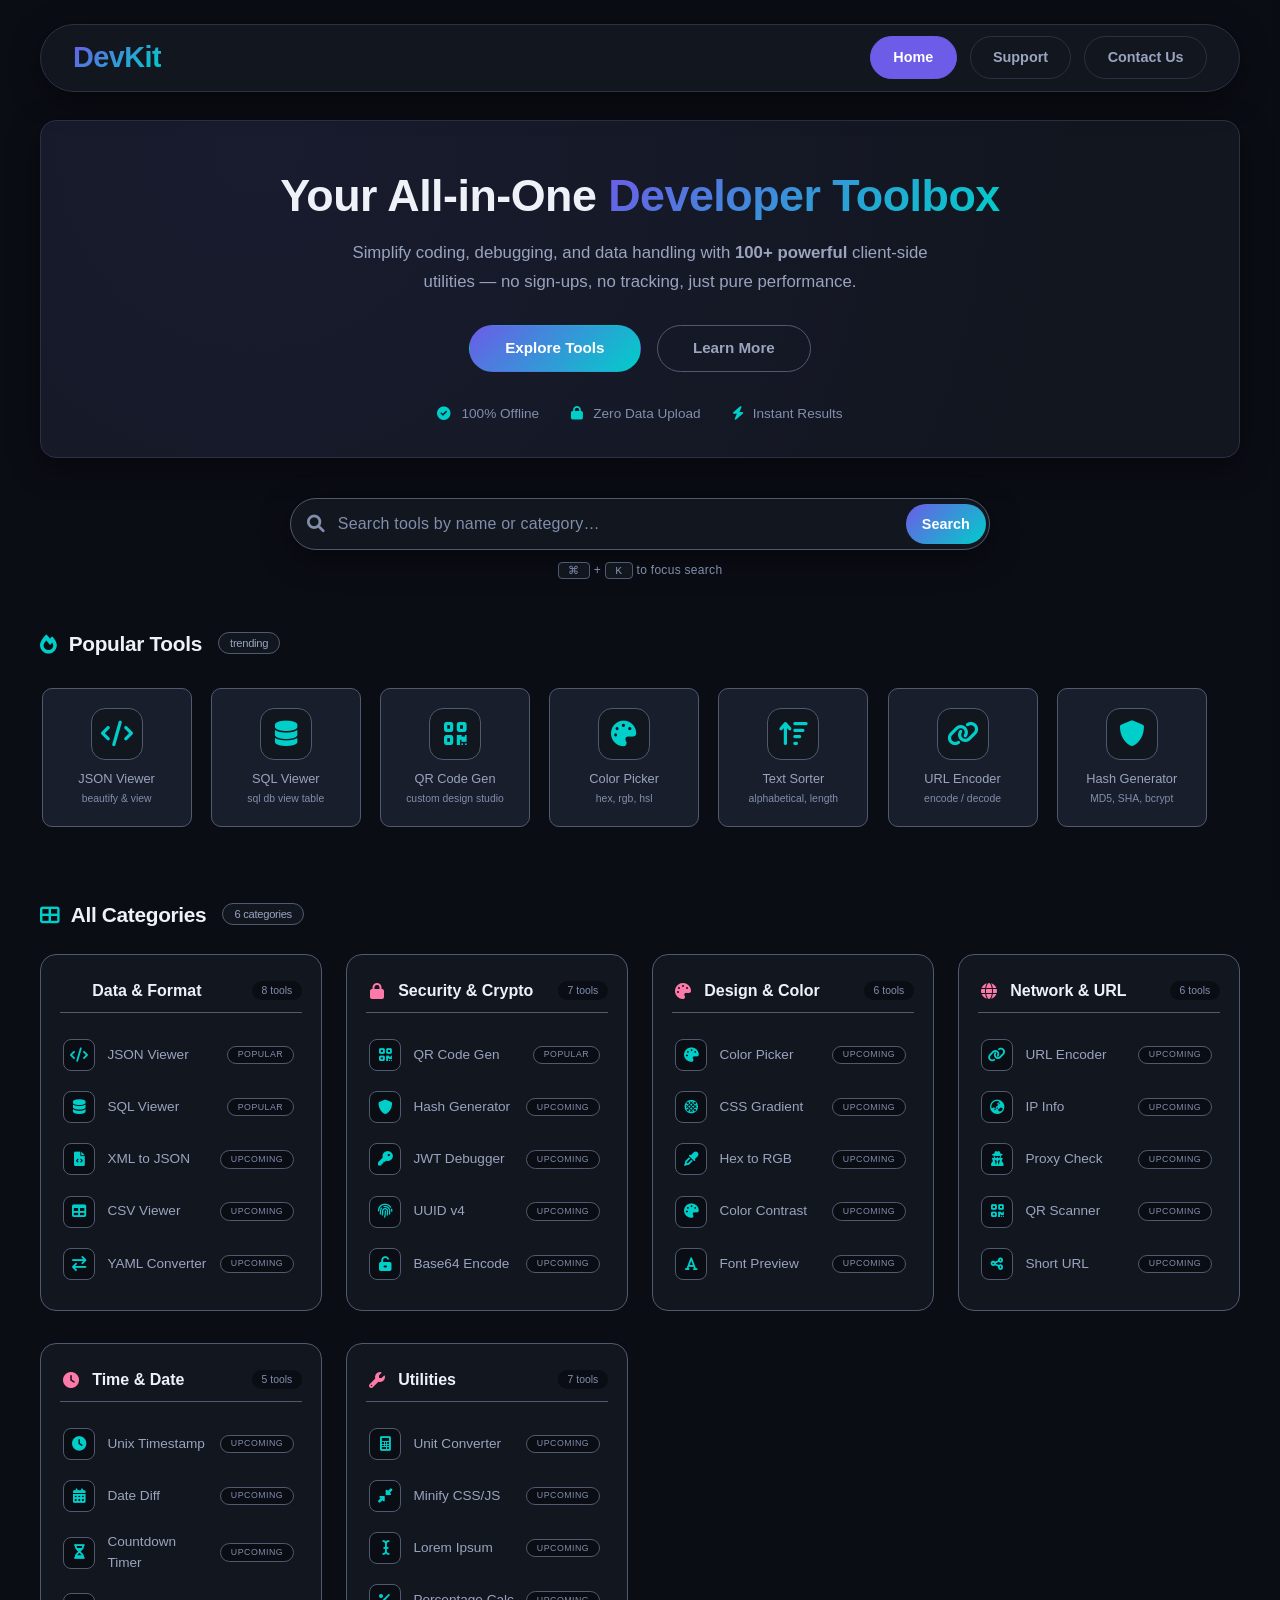
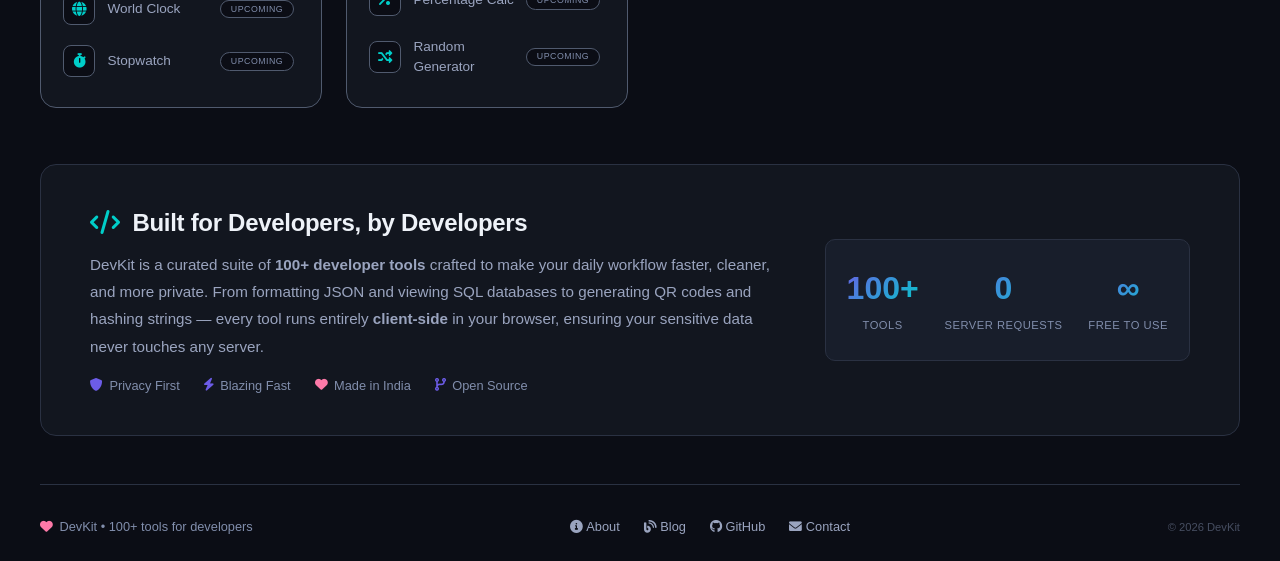
==== index.html @ fe0f39d7 "devkit v1" ====
<!DOCTYPE html>
<html lang="en">

<head>
    <meta charset="UTF-8" />
    <meta name="viewport" content="width=device-width, initial-scale=1.0" />
    <title>DevKit — Developer Tools</title>

    <link rel="stylesheet" href="https://cdnjs.cloudflare.com/ajax/libs/font-awesome/6.0.0-beta3/css/all.min.css" />
    <link rel="stylesheet" href="style.css" />
    <link rel="stylesheet" href="index.css" />
</head>

<body>

    <div class="container">

        <!-- ====== NAVBAR ====== -->
        <nav class="navbar">
            <div class="nav-brand">
                <a href="/">DevKit</a>
            </div>
            <ul class="desktop-menu">
                <li><a href="/" class="nav-btn active">Home</a></li>
                <li><a href="/support" class="nav-btn">Support</a></li>
                <li><a href="/contact" class="nav-btn">Contact Us</a></li>
            </ul>
            <button class="hamburger" id="hamburgerBtn" aria-label="Toggle menu">
                <span></span>
                <span></span>
                <span></span>
            </button>
        </nav>

        <!-- ====== SLIDING PANEL ====== -->
        <div class="slide-panel" id="slidePanel">
            <div class="panel-header">
                <span class="panel-brand"><i class="fas fa-code"></i> DevKit</span>
                <button class="panel-close" id="panelCloseBtn" aria-label="Close menu">
                    <i class="fas fa-times"></i>
                </button>
            </div>
            <ul class="panel-menu">
                <li><a href="/" class="panel-link"><i class="fas fa-home"></i> Home</a></li>
                <li><a href="/support" class="panel-link"><i class="fas fa-life-ring"></i> Support</a></li>
                <li><a href="/contact" class="panel-link"><i class="fas fa-envelope"></i> Contact Us</a></li>
            </ul>
        </div>

        <!-- ====== HERO SECTION ====== -->
        <section class="hero-section">
            <div class="hero-content">
                <h1>Your All-in-One <span>Developer Toolbox</span></h1>
                <p class="hero-desc">
                    Simplify coding, debugging, and data handling with <strong>100+ powerful</strong>
                    client-side utilities — no sign-ups, no tracking, just pure performance.
                </p>
                <div class="hero-actions">
                    <a href="#tools-section" class="hero-btn primary">Explore Tools</a>
                    <a href="#about-devkit" class="hero-btn secondary">Learn More</a>
                </div>
                <div class="hero-stats">
                    <span><i class="fas fa-check-circle"></i> 100% Offline</span>
                    <span><i class="fas fa-lock"></i> Zero Data Upload</span>
                    <span><i class="fas fa-bolt"></i> Instant Results</span>
                </div>
            </div>
        </section>

        <!-- ====== SEARCH BAR ====== -->
        <section class="search-section">
            <div class="search-wrapper">
                <i class="fas fa-search"></i>
                <input type="text" id="searchInput" placeholder="Search tools by name or category…"
                    aria-label="Search tools" />
                <button id="searchBtn">Search</button>
            </div>

            <div id="searchResults" class="search-results-box" style="display:none;">
                <!-- JS injects .popular-card here -->
            </div>

            <div class="search-hint">
                <kbd>⌘</kbd> + <kbd>K</kbd> to focus search
            </div>
        </section>

        <!-- ====== POPULAR TOOLS ====== -->
        <section class="popular-section" id="tools-section">
            <div class="section-title">
                <i class="fas fa-fire"></i> Popular Tools
                <span class="badge-count">trending</span>
            </div>

            <div class="popular-scroll">
                <div class="popular-card" onclick="window.open('/jsonViewer')">
                    <div class="icon-wrap"><i class="fas fa-code"></i></div>
                    <div class="tool-label">JSON Viewer</div>
                    <div class="tool-sub">beautify &amp; view</div>
                </div>
                <div class="popular-card" onclick="window.open('/sqlViewer')">
                    <div class="icon-wrap"><i class="fas fa-database"></i></div>
                    <div class="tool-label">SQL Viewer</div>
                    <div class="tool-sub">sql db view table</div>
                </div>
                <div class="popular-card" onclick="window.open('/qrCodeGen')">
                    <div class="icon-wrap"><i class="fas fa-qrcode"></i></div>
                    <div class="tool-label">QR Code Gen</div>
                    <div class="tool-sub">custom design studio</div>
                </div>
                <div class="popular-card">
                    <div class="icon-wrap"><i class="fas fa-palette"></i></div>
                    <div class="tool-label">Color Picker</div>
                    <div class="tool-sub">hex, rgb, hsl</div>
                </div>
                <div class="popular-card">
                    <div class="icon-wrap"><i class="fas fa-sort-amount-up"></i></div>
                    <div class="tool-label">Text Sorter</div>
                    <div class="tool-sub">alphabetical, length</div>
                </div>
                <div class="popular-card">
                    <div class="icon-wrap"><i class="fas fa-link"></i></div>
                    <div class="tool-label">URL Encoder</div>
                    <div class="tool-sub">encode / decode</div>
                </div>
                <div class="popular-card">
                    <div class="icon-wrap"><i class="fas fa-shield-alt"></i></div>
                    <div class="tool-label">Hash Generator</div>
                    <div class="tool-sub">MD5, SHA, bcrypt</div>
                </div>
            </div>
        </section>

        <!-- ====== ALL CATEGORIES ====== -->
        <div class="section-title" style="margin-top: 0.5rem;">
            <i class="fas fa-th-large"></i> All Categories
            <span class="badge-count">6 categories</span>
        </div>

        <div class="categories-grid">

            <!-- category 1 -->
            <div class="category-block" data-category="Data & Format">
                <div class="category-head">
                    <i class="fas fa-brackets-curly"></i> Data &amp; Format
                    <span class="cat-count">8 tools</span>
                </div>
                <div class="tool-item" onclick="window.open('/jsonViewer')">
                    <div class="ti-icon"><i class="fas fa-code"></i></div>
                    <span class="ti-name">JSON Viewer</span>
                    <span class="ti-badge">Popular</span>
                </div>
                <div class="tool-item" onclick="window.open('/sqlViewer')">
                    <div class="ti-icon"><i class="fas fa-database"></i></div>
                    <span class="ti-name">SQL Viewer</span>
                    <span class="ti-badge">Popular</span>
                </div>
                <div class="tool-item">
                    <div class="ti-icon"><i class="fas fa-file-code"></i></div>
                    <span class="ti-name">XML to JSON</span>
                    <span class="ti-badge">upcoming</span>
                </div>
                <div class="tool-item">
                    <div class="ti-icon"><i class="fas fa-table"></i></div>
                    <span class="ti-name">CSV Viewer</span>
                    <span class="ti-badge">upcoming</span>
                </div>
                <div class="tool-item">
                    <div class="ti-icon"><i class="fas fa-arrow-right-arrow-left"></i></div>
                    <span class="ti-name">YAML Converter</span>
                    <span class="ti-badge">upcoming</span>
                </div>
            </div>

            <!-- category 2 -->
            <div class="category-block" data-category="Security & Crypto">
                <div class="category-head">
                    <i class="fas fa-lock"></i> Security &amp; Crypto
                    <span class="cat-count">7 tools</span>
                </div>
                <div class="tool-item" onclick="window.open('/qrCodeGen')">
                    <div class="ti-icon"><i class="fas fa-qrcode"></i></div>
                    <span class="ti-name">QR Code Gen</span>
                    <span class="ti-badge">Popular</span>
                </div>
                <div class="tool-item">
                    <div class="ti-icon"><i class="fas fa-shield-alt"></i></div>
                    <span class="ti-name">Hash Generator</span>
                    <span class="ti-badge">upcoming</span>
                </div>
                <div class="tool-item">
                    <div class="ti-icon"><i class="fas fa-key"></i></div>
                    <span class="ti-name">JWT Debugger</span>
                    <span class="ti-badge">upcoming</span>
                </div>
                <div class="tool-item">
                    <div class="ti-icon"><i class="fas fa-fingerprint"></i></div>
                    <span class="ti-name">UUID v4</span>
                    <span class="ti-badge">upcoming</span>
                </div>
                <div class="tool-item">
                    <div class="ti-icon"><i class="fas fa-unlock-alt"></i></div>
                    <span class="ti-name">Base64 Encode</span>
                    <span class="ti-badge">upcoming</span>
                </div>
            </div>

            <!-- category 3 -->
            <div class="category-block" data-category="Design & Color">
                <div class="category-head">
                    <i class="fas fa-palette"></i> Design &amp; Color
                    <span class="cat-count">6 tools</span>
                </div>
                <div class="tool-item">
                    <div class="ti-icon"><i class="fas fa-palette"></i></div>
                    <span class="ti-name">Color Picker</span>
                    <span class="ti-badge">upcoming</span>
                </div>
                <div class="tool-item">
                    <div class="ti-icon"><i class="fas fa-stroopwafel"></i></div>
                    <span class="ti-name">CSS Gradient</span>
                    <span class="ti-badge">upcoming</span>
                </div>
                <div class="tool-item">
                    <div class="ti-icon"><i class="fas fa-eye-dropper"></i></div>
                    <span class="ti-name">Hex to RGB</span>
                    <span class="ti-badge">upcoming</span>
                </div>
                <div class="tool-item">
                    <div class="ti-icon"><i class="fas fa-palette"></i></div>
                    <span class="ti-name">Color Contrast</span>
                    <span class="ti-badge">upcoming</span>
                </div>
                <div class="tool-item">
                    <div class="ti-icon"><i class="fas fa-font"></i></div>
                    <span class="ti-name">Font Preview</span>
                    <span class="ti-badge">upcoming</span>
                </div>
            </div>

            <!-- category 4 -->
            <div class="category-block" data-category="Network & URL">
                <div class="category-head">
                    <i class="fas fa-globe"></i> Network &amp; URL
                    <span class="cat-count">6 tools</span>
                </div>
                <div class="tool-item">
                    <div class="ti-icon"><i class="fas fa-link"></i></div>
                    <span class="ti-name">URL Encoder</span>
                    <span class="ti-badge">upcoming</span>
                </div>
                <div class="tool-item">
                    <div class="ti-icon"><i class="fa-solid fa-earth-asia"></i></div>
                    <span class="ti-name">IP Info</span>
                    <span class="ti-badge">upcoming</span>
                </div>
                <div class="tool-item">
                    <div class="ti-icon"><i class="fas fa-user-secret"></i></div>
                    <span class="ti-name">Proxy Check</span>
                    <span class="ti-badge">upcoming</span>
                </div>
                <div class="tool-item">
                    <div class="ti-icon"><i class="fas fa-qrcode"></i></div>
                    <span class="ti-name">QR Scanner</span>
                    <span class="ti-badge">upcoming</span>
                </div>
                <div class="tool-item">
                    <div class="ti-icon"><i class="fas fa-share-alt"></i></div>
                    <span class="ti-name">Short URL</span>
                    <span class="ti-badge">upcoming</span>
                </div>
            </div>

            <!-- category 5 -->
            <div class="category-block" data-category="Time & Date">
                <div class="category-head">
                    <i class="fas fa-clock"></i> Time &amp; Date
                    <span class="cat-count">5 tools</span>
                </div>
                <div class="tool-item">
                    <div class="ti-icon"><i class="fas fa-clock"></i></div>
                    <span class="ti-name">Unix Timestamp</span>
                    <span class="ti-badge">upcoming</span>
                </div>
                <div class="tool-item">
                    <div class="ti-icon"><i class="fas fa-calendar-alt"></i></div>
                    <span class="ti-name">Date Diff</span>
                    <span class="ti-badge">upcoming</span>
                </div>
                <div class="tool-item">
                    <div class="ti-icon"><i class="fas fa-hourglass-half"></i></div>
                    <span class="ti-name">Countdown Timer</span>
                    <span class="ti-badge">upcoming</span>
                </div>
                <div class="tool-item">
                    <div class="ti-icon"><i class="fa-solid fa-globe"></i></div>
                    <span class="ti-name">World Clock</span>
                    <span class="ti-badge">upcoming</span>
                </div>
                <div class="tool-item">
                    <div class="ti-icon"><i class="fas fa-stopwatch"></i></div>
                    <span class="ti-name">Stopwatch</span>
                    <span class="ti-badge">upcoming</span>
                </div>
            </div>

            <!-- category 6 -->
            <div class="category-block" data-category="Utilities">
                <div class="category-head">
                    <i class="fas fa-wrench"></i> Utilities
                    <span class="cat-count">7 tools</span>
                </div>
                <div class="tool-item">
                    <div class="ti-icon"><i class="fas fa-calculator"></i></div>
                    <span class="ti-name">Unit Converter</span>
                    <span class="ti-badge">upcoming</span>
                </div>
                <div class="tool-item">
                    <div class="ti-icon"><i class="fas fa-compress-alt"></i></div>
                    <span class="ti-name">Minify CSS/JS</span>
                    <span class="ti-badge">upcoming</span>
                </div>
                <div class="tool-item">
                    <div class="ti-icon"><i class="fas fa-i-cursor"></i></div>
                    <span class="ti-name">Lorem Ipsum</span>
                    <span class="ti-badge">upcoming</span>
                </div>
                <div class="tool-item">
                    <div class="ti-icon"><i class="fas fa-percent"></i></div>
                    <span class="ti-name">Percentage Calc</span>
                    <span class="ti-badge">upcoming</span>
                </div>
                <div class="tool-item">
                    <div class="ti-icon"><i class="fas fa-random"></i></div>
                    <span class="ti-name">Random Generator</span>
                    <span class="ti-badge">upcoming</span>
                </div>
            </div>

        </div>

        <!-- ====== ABOUT DEVKIT ====== -->
        <section class="about-devkit" id="about-devkit">
            <div class="about-inner">
                <div class="about-text">
                    <h2><i class="fas fa-code"></i> Built for Developers, by Developers</h2>
                    <p>
                        DevKit is a curated suite of <strong>100+ developer tools</strong> crafted to make your daily
                        workflow
                        faster, cleaner, and more private. From formatting JSON and viewing SQL databases to generating
                        QR codes
                        and hashing strings — every tool runs entirely <strong>client-side</strong> in your browser,
                        ensuring your sensitive data never touches any server.
                    </p>
                    <div class="about-tags">
                        <span><i class="fas fa-shield-alt"></i> Privacy First</span>
                        <span><i class="fas fa-bolt"></i> Blazing Fast</span>
                        <span><i class="fas fa-heart" style="color:var(--accent-3);"></i> Made in India</span>
                        <span><i class="fas fa-code-branch"></i> Open Source</span>
                    </div>
                </div>
                <div class="about-stats-box">
                    <div><span>100+</span><small>Tools</small></div>
                    <div><span>0</span><small>Server Requests</small></div>
                    <div><span>∞</span><small>Free to Use</small></div>
                </div>
            </div>
        </section>

        <!-- ====== FOOTER ====== -->
        <footer class="footer">
            <div class="made-with">
                <i class="fas fa-heart"></i> DevKit &bull; 100+ tools for developers
            </div>
            <div class="footer-links">
                <a href="#about-devkit"><i class="fa-solid fa-circle-info"></i> About</a>
                <a href="#"><i class="fas fa-blog"></i> Blog</a>
                <a href="https://github.com/adii-labs/" target="_blank"><i class="fa-brands fa-github"></i> GitHub</a>
                <a href="/contact"><i class="fas fa-envelope"></i> Contact</a>
            </div>
            <span style="font-size: 0.7rem; opacity: 0.5;">&copy; 2026 DevKit</span>
        </footer>

    </div>

    <script src="nav.js"></script>
    <script src="utils.js"></script>
    <script src="script.js"></script>

</body>

</html>
---- style.css ----
/* ============================================================
   STYLE.CSS — Common/Reusable styles for all DevKit pages
   ============================================================ */

/* ---------- RESET & BASE ---------- */
* {
    margin: 0;
    padding: 0;
    box-sizing: border-box;
}

:root {
    --bg-primary: #0b0d15;
    --bg-secondary: #12161f;
    --bg-card: #181e2b;
    --bg-card-hover: #1f2638;
    --bg-input: #0f121c;
    --border-color: #505a6e;
    --border-color-light: #2a3142;
    --text-primary: #eef2f8;
    --text-secondary: #9aa4bf;
    --text-muted: #818eac;
    --accent-1: #6c5ce7;
    --accent-2: #00cec9;
    --accent-3: #fd79a8;
    --accent-4: #fdcb6e;
    --gradient-1: linear-gradient(135deg, #6c5ce7, #00cec9);
    --shadow: 0 8px 32px rgba(0, 0, 0, 0.45);
    --radius: 16px;
    --radius-sm: 10px;
    --transition: 0.25s ease;
    --font-mono: 'JetBrains Mono', 'Fira Code', 'Cascadia Code', monospace;
}

body {
    font-family: 'Segoe UI', Tahoma, Geneva, Verdana, sans-serif;
    background: var(--bg-primary);
    color: var(--text-primary);
    min-height: 100vh;
    padding: 1.5rem;
    line-height: 1.5;
}

html {
    scroll-behavior: smooth;
}

.container {
    max-width: 1200px;
    margin: 0 auto;
}

/* ---------- SCROLLBAR ---------- */
::-webkit-scrollbar {
    width: 6px;
    height: 6px;
}

::-webkit-scrollbar-track {
    background: var(--bg-secondary);
}

::-webkit-scrollbar-thumb {
    background: var(--accent-1);
    border-radius: 10px;
    cursor: grab;
}

::-webkit-scrollbar-thumb:hover {
    background: var(--accent-2);
}

/* ---------- NAVBAR ---------- */
.navbar {
    display: flex;
    justify-content: space-between;
    align-items: center;
    padding: 0.7rem 2rem;
    background: var(--bg-secondary);
    border-radius: 60px;
    border: 1px solid var(--border-color-light);
    box-shadow: var(--shadow);
    margin: 0 auto 1.8rem;
    position: relative;
    z-index: 50;
}

.nav-brand a {
    font-size: 1.8rem;
    font-weight: 800;
    letter-spacing: -0.5px;
    background: var(--gradient-1);
    -webkit-background-clip: text;
    -webkit-text-fill-color: transparent;
    background-clip: text;
    text-decoration: none;
    transition: opacity 0.2s;
}

.nav-brand a:hover {
    opacity: 0.8;
}

.desktop-menu {
    display: flex;
    align-items: center;
    gap: 0.8rem;
    list-style: none;
}

.nav-btn {
    display: inline-block;
    padding: 0.6rem 1.4rem;
    font-size: 0.9rem;
    font-weight: 600;
    color: var(--text-secondary);
    background: transparent;
    border: 1px solid var(--border-color-light);
    border-radius: 40px;
    text-decoration: none;
    transition: all var(--transition);
    white-space: nowrap;
}

.nav-btn:hover {
    background: var(--accent-1);
    color: #fff;
    border-color: var(--accent-1);
    box-shadow: 0 4px 16px rgba(108, 92, 231, 0.35);
    transform: translateY(-2px);
}

.nav-btn.active,
.panel-link.active {
    background: var(--accent-1);
    color: #fff;
    border-color: var(--accent-1);
}

/* ---------- HAMBURGER ---------- */
.hamburger {
    display: none;
    flex-direction: column;
    justify-content: center;
    align-items: center;
    width: 44px;
    height: 44px;
    background: transparent;
    border: none;
    cursor: pointer;
    padding: 8px;
    gap: 5px;
    border-radius: 8px;
    transition: 0.3s ease;
    z-index: 60;
}

.hamburger span {
    display: block;
    width: 26px;
    height: 3px;
    background: var(--text-primary);
    border-radius: 4px;
    transition: 0.3s ease;
}

.hamburger:hover {
    background: rgba(255, 255, 255, 0.05);
}

/* ---------- SLIDING PANEL ---------- */
.slide-panel {
    position: fixed;
    top: 0;
    right: -380px;
    width: 320px;
    max-width: 85vw;
    height: 100vh;
    background: var(--bg-secondary);
    border-left: 1px solid var(--border-color-light);
    box-shadow: -8px 0 40px rgba(0, 0, 0, 0.6);
    padding: 2.5rem 2rem 2rem;
    transition: right 0.4s cubic-bezier(0.22, 1, 0.36, 1);
    z-index: 1000;
    overflow-y: auto;
    display: flex;
    flex-direction: column;
}

.slide-panel.open {
    right: 0;
}

.panel-header {
    display: flex;
    justify-content: space-between;
    align-items: center;
    margin-bottom: 2.5rem;
    padding-bottom: 1rem;
    border-bottom: 1px solid var(--border-color-light);
}

.panel-brand {
    font-size: 1.4rem;
    font-weight: 700;
    background: var(--gradient-1);
    -webkit-background-clip: text;
    -webkit-text-fill-color: transparent;
    background-clip: text;
}

.panel-close {
    background: transparent;
    border: none;
    color: var(--text-secondary);
    font-size: 1.6rem;
    cursor: pointer;
    padding: 0.2rem 0.6rem;
    border-radius: 8px;
    transition: 0.2s;
}

.panel-close:hover {
    background: rgba(255, 255, 255, 0.06);
    color: #fff;
}

.panel-menu {
    list-style: none;
    display: flex;
    flex-direction: column;
    gap: 0.7rem;
    flex: 1;
}

.panel-link {
    display: block;
    padding: 0.9rem 1.2rem;
    font-size: 1.05rem;
    font-weight: 500;
    color: var(--text-primary);
    background: #1a1f2e;
    border: 1px solid var(--border-color-light);
    border-radius: 14px;
    text-decoration: none;
    transition: all var(--transition);
    text-align: left;
}

.panel-link:hover {
    background: var(--accent-1);
    border-color: var(--accent-1);
    box-shadow: 0 4px 20px rgba(108, 92, 231, 0.3);
    transform: translateX(4px);
}

.panel-link i {
    margin-right: 10px;
    width: 22px;
    text-align: center;
    color: #6b768f;
}

.panel-link:hover i {
    color: #fff;
}

/* ---------- TOOL HEADER ---------- */
.tool-header {
    display: flex;
    align-items: center;
    justify-content: center;
    gap: 0.8rem;
    padding: 0.5rem 0 1.2rem;
    margin-bottom: 0.8rem;
}

.tool-header .icon-code {
    font-size: 1.8rem;
    color: var(--accent-2);
    background: var(--bg-secondary);
    padding: 0.2rem 0.7rem;
    border-radius: 10px;
    border: 1px solid var(--border-color-light);
}

.tool-header h1 {
    font-size: 1.8rem;
    font-weight: 700;
    letter-spacing: -0.3px;
    background: var(--gradient-1);
    -webkit-background-clip: text;
    -webkit-text-fill-color: transparent;
    background-clip: text;
}

.tool-header .badge-version {
    font-size: 0.7rem;
    background: var(--bg-secondary);
    color: var(--text-muted);
    padding: 0.15rem 0.8rem;
    border-radius: 30px;
    border: 1px solid var(--border-color);
    margin-left: 0.3rem;
    -webkit-text-fill-color: var(--text-muted);
}

/* ---------- TOOLBAR ROW 1 ---------- */
.toolbar-row1 {
    display: flex;
    justify-content: space-between;
    align-items: center;
    gap: 0.8rem;
    background: var(--bg-secondary);
    border: 1px solid var(--border-color-light);
    border-radius: var(--radius);
    padding: 0.8rem 1.5rem;
    margin-bottom: 0.5rem;
}

/* ---------- TOOLBAR ROW 2 ---------- */
.toolbar-row2 {
    display: flex;
    justify-content: space-between;
    align-items: center;
    padding: 0.6rem 1rem;
    border-bottom: 1px solid var(--border-color-light);
    background: var(--bg-card);
    flex-wrap: nowrap;
    gap: 0.6rem;
}

.tabs-group {
    display: flex;
    gap: 0.3rem;
    flex-shrink: 1;
    min-width: 0;
    overflow: hidden;
}

.actions-group {
    display: flex;
    gap: 0.6rem;
    align-items: center;
    flex-shrink: 0;
}

/* ---------- BUTTONS ---------- */
.action-btn {
    display: inline-flex;
    align-items: center;
    gap: 0.5rem;
    padding: 0.5rem 1.2rem;
    border-radius: 40px;
    font-size: 0.85rem;
    font-weight: 600;
    border: 1px solid var(--border-color);
    background: transparent;
    color: var(--text-secondary);
    cursor: pointer;
    transition: var(--transition);
    font-family: inherit;
    white-space: nowrap;
    flex-shrink: 0;
}

.action-btn:hover {
    background: var(--bg-card-hover);
    border-color: var(--accent-1);
    color: var(--text-primary);
}

.action-btn.primary {
    background: var(--gradient-1);
    border-color: transparent;
    color: #fff;
}

.action-btn.primary:hover {
    transform: scale(1.03);
    box-shadow: 0 4px 20px rgba(108, 92, 231, 0.4);
}

.action-btn i {
    font-size: 0.9rem;
}

.action-btn .label {
    display: inline;
}

/* ---------- TABS ---------- */
.tab-btn {
    display: flex;
    align-items: center;
    gap: 0.5rem;
    padding: 0.55rem 1.2rem;
    font-size: 0.85rem;
    font-weight: 600;
    color: var(--text-muted);
    background: transparent;
    border: 1px solid transparent;
    border-radius: 40px;
    cursor: pointer;
    transition: var(--transition);
    font-family: inherit;
    white-space: nowrap;
    flex-shrink: 0;
}

.tab-btn:hover {
    color: var(--text-primary);
    background: var(--bg-card-hover);
}

.tab-btn.active {
    background: var(--gradient-1);
    color: #fff;
    border-color: transparent;
    box-shadow: 0 4px 16px rgba(108, 92, 231, 0.35);
}

.tab-btn.active:hover {
    transform: scale(1.03);
}

.tab-btn i {
    font-size: 0.9rem;
}

.tab-btn .badge-tab {
    font-size: 0.55rem;
    background: rgba(255, 255, 255, 0.1);
    padding: 0.05rem 0.5rem;
    border-radius: 20px;
    color: var(--text-muted);
}

.tab-btn.active .badge-tab {
    color: rgba(255, 255, 255, 0.7);
    background: rgba(255, 255, 255, 0.15);
}

/* ---------- TABS CONTAINER & CONTENT (Common) ---------- */
.tabs-container {
    background: var(--bg-secondary);
    border: 1px solid var(--border-color-light);
    border-radius: var(--radius);
    overflow: hidden;
}

.tab-content {
    display: none;
    min-height: 80dvh;
    height: auto;
    background: var(--bg-input);
}

.tab-content.active {
    display: flex;
    flex-direction: column;
}

/* ---------- EMPTY STATE ---------- */
.empty-state {
    display: flex;
    flex-direction: column;
    align-items: center;
    justify-content: center;
    padding: 3rem 1rem;
    color: var(--text-muted);
    text-align: center;
}

.empty-state i {
    font-size: 3rem;
    margin-bottom: 1rem;
    color: var(--border-color-light);
}

.empty-state p {
    font-size: 0.95rem;
    max-width: 400px;
}

/* ---------- TOAST (Common) ---------- */
.custom-toast {
    position: fixed;
    bottom: 2rem;
    left: 50%;
    transform: translateX(-50%);
    background: var(--bg-secondary);
    border: 1px solid var(--border-color-light);
    border-radius: 12px;
    padding: 0.8rem 1.8rem;
    box-shadow: 0 8px 40px rgba(0, 0, 0, 0.6);
    z-index: 9999;
    display: flex;
    align-items: center;
    gap: 0.8rem;
    font-size: 0.9rem;
    color: var(--text-primary);
    animation: slideUp 0.4s ease;
    max-width: 90vw;
}

@keyframes slideUp {
    from {
        opacity: 0;
        transform: translateX(-50%) translateY(20px);
    }

    to {
        opacity: 1;
        transform: translateX(-50%) translateY(0);
    }
}

/* ---------- ABOUT DEVKIT ---------- */
.about-devkit {
    margin-top: 3.5rem;
    padding: 2.5rem 2rem;
    background: var(--bg-secondary);
    border-radius: var(--radius);
    border: 1px solid var(--border-color-light);
}

.about-inner {
    display: flex;
    align-items: center;
    gap: 2.5rem;
    max-width: 1100px;
    margin: 0 auto;
    flex-wrap: wrap;
}

.about-text {
    flex: 2;
    min-width: 250px;
}

.about-text h2 {
    font-size: 1.5rem;
    font-weight: 700;
    margin-bottom: 0.6rem;
    letter-spacing: -0.3px;
}

.about-text h2 i {
    color: var(--accent-2);
    margin-right: 0.4rem;
}

.about-text p {
    color: var(--text-secondary);
    line-height: 1.8;
    font-size: 0.95rem;
    margin-bottom: 1rem;
}

.about-tags {
    display: flex;
    flex-wrap: wrap;
    gap: 0.8rem 1.5rem;
}

.about-tags span {
    font-size: 0.8rem;
    color: var(--text-muted);
    display: flex;
    align-items: center;
    gap: 0.4rem;
}

.about-tags span i {
    color: var(--accent-1);
}

.about-stats-box {
    flex: 1;
    min-width: 160px;
    display: flex;
    justify-content: space-around;
    background: var(--bg-card);
    border-radius: var(--radius-sm);
    padding: 1.5rem 0.5rem;
    border: 1px solid var(--border-color-light);
    text-align: center;
}

.about-stats-box div span {
    display: block;
    font-size: 2rem;
    font-weight: 800;
    background: var(--gradient-1);
    -webkit-background-clip: text;
    -webkit-text-fill-color: transparent;
    background-clip: text;
}

.about-stats-box div small {
    font-size: 0.7rem;
    color: var(--text-muted);
    text-transform: uppercase;
    letter-spacing: 0.5px;
}

/* ---------- FOOTER ---------- */
.footer {
    margin-top: 3rem;
    padding-top: 2rem;
    border-top: 1px solid var(--border-color-light);
    display: flex;
    justify-content: space-between;
    align-items: center;
    flex-wrap: wrap;
    gap: 1rem;
    font-size: 0.8rem;
    color: var(--text-muted);
}

.footer-links {
    display: flex;
    gap: 1.5rem;
}

.footer-links a {
    color: var(--text-secondary);
    text-decoration: none;
    transition: var(--transition);
    font-size: 0.8rem;
}

.footer-links a:hover {
    color: var(--accent-1);
}

.footer .made-with {
    display: flex;
    align-items: center;
    gap: 0.4rem;
}

.footer .made-with i {
    color: var(--accent-3);
}

/* ---------- UTILITY ---------- */
.hidden {
    display: none !important;
}

/* ---------- RESPONSIVE ---------- */
@media (max-width: 768px) {
    body {
        padding: 0.8rem;
    }

    .desktop-menu {
        display: none;
    }

    .hamburger {
        display: flex;
    }

    .navbar {
        padding: 0.6rem 1.2rem;
        border-radius: 40px;
        margin-bottom: 1rem;
    }

    .nav-brand a {
        font-size: 1.4rem;
    }

    .slide-panel {
        width: 280px;
        padding: 1.5rem 1.2rem;
    }

    .panel-link {
        font-size: 0.95rem;
        padding: 0.7rem 1rem;
    }

    .tool-header h1 {
        font-size: 1.4rem;
    }

    .tool-header .icon-code {
        font-size: 1.4rem;
        padding: 0.15rem 0.5rem;
    }

    .toolbar-row2 {
        flex-wrap: nowrap;
        gap: 0.3rem;
        overflow-x: auto;
    }

    .tab-btn {
        padding: 0.4rem 0.8rem;
        font-size: 0.75rem;
        flex-shrink: 0;
    }

    .tab-btn .badge-tab {
        display: none;
    }

    .action-btn {
        padding: 0.4rem 0.9rem;
        font-size: 0.75rem;
        flex-shrink: 0;
    }

    .tab-content {
        height: 70dvh;
    }

    .about-inner {
        flex-direction: column;
        text-align: center;
    }

    .about-tags {
        justify-content: center;
    }

    .about-stats-box {
        width: 100%;
    }

    .footer {
        flex-direction: column;
        text-align: center;
        gap: 0.8rem;
    }

    .footer-links {
        flex-wrap: wrap;
        justify-content: center;
    }
}

@media (max-width: 480px) {
    .navbar {
        padding: 0.4rem 0.8rem;
        border-radius: 30px;
    }

    .nav-brand a {
        font-size: 1.2rem;
    }

    .slide-panel {
        width: 290px;
        padding: 2rem 1.2rem;
    }

    .panel-link {
        font-size: 0.95rem;
        padding: 0.8rem 1rem;
    }

    .tool-header h1 {
        font-size: 1.1rem;
    }

    .tool-header .icon-code {
        font-size: 1.1rem;
        padding: 0.1rem 0.4rem;
    }

    .tool-header .badge-version {
        font-size: 0.6rem;
        padding: 0.1rem 0.5rem;
    }

    .tab-btn {
        padding: 0.3rem 0.5rem;
        font-size: 0.65rem;
    }

    .tab-btn i {
        font-size: 0.7rem;
    }

    .action-btn {
        padding: 0.3rem 0.6rem;
        font-size: 0.65rem;
    }

    .tab-content {
        height: 60dvh;
    }
}

@media (max-height: 500px) {
    .slide-panel {
        padding: 1.2rem 1rem;
    }

    .panel-header {
        margin-bottom: 1.2rem;
    }

    .panel-link {
        padding: 0.6rem 1rem;
        font-size: 0.9rem;
    }

    .panel-menu {
        gap: 0.4rem;
    }
}
---- index.css ----
/* ============================================================
   INDEX.CSS — Homepage-specific styles for DevKit
   ============================================================ */

:root {
    --gradient-2: linear-gradient(135deg, #fd79a8, #fdcb6e);
}

/* ----- SEARCH BAR ----- */
.search-section {
    margin-bottom: 3rem;
}

.search-wrapper {
    display: flex;
    align-items: center;
    background: var(--bg-secondary);
    border: 1px solid var(--border-color);
    border-radius: 60px;
    padding: 0 0.2rem 0 1rem;
    transition: var(--transition);
    max-width: 700px;
    margin: 0 auto;
    box-shadow: var(--shadow);
}

.search-wrapper:focus-within {
    border-color: var(--accent-1);
    box-shadow: 0 0 0 4px rgba(108, 92, 231, 0.15), var(--shadow);
}

.search-wrapper i {
    color: var(--text-muted);
    font-size: 1.1rem;
}

.search-wrapper input {
    flex: 1;
    background: transparent;
    border: none;
    padding: 1rem 1rem 1rem 0.8rem;
    font-size: 1rem;
    color: var(--text-primary);
    outline: none;
    min-width: 0;
}

.search-wrapper input::placeholder {
    color: var(--text-muted);
    font-weight: 400;
    letter-spacing: 0.2px;
}

.search-wrapper button {
    background: var(--gradient-1);
    border: none;
    color: #fff;
    font-weight: 600;
    padding: 0.75rem 1rem;
    border-radius: 40px;
    font-size: 0.9rem;
    cursor: pointer;
    transition: var(--transition);
    display: flex;
    align-items: center;
    gap: 0.6rem;
    white-space: nowrap;
}

.search-wrapper button:hover {
    transform: scale(1.02);
    box-shadow: 0 4px 20px rgba(108, 92, 231, 0.4);
}

.search-hint {
    text-align: center;
    margin-top: 0.7rem;
    font-size: 0.75rem;
    color: var(--text-muted);
    letter-spacing: 0.3px;
}

.search-hint kbd {
    background: var(--bg-secondary);
    padding: 0.1rem 0.6rem;
    border-radius: 4px;
    border: 1px solid var(--border-color);
    font-size: 0.7rem;
}

/* ----- SECTION TITLES ----- */
.section-title {
    display: flex;
    align-items: center;
    gap: 0.75rem;
    font-size: 1.3rem;
    font-weight: 700;
    margin-bottom: 1.5rem;
    letter-spacing: -0.3px;
}

.section-title i {
    color: var(--accent-2);
    font-size: 1.2rem;
}

.section-title .badge-count {
    font-size: 0.7rem;
    font-weight: 500;
    background: var(--bg-secondary);
    color: var(--text-secondary);
    padding: 0.1rem 0.7rem;
    border-radius: 30px;
    border: 1px solid var(--border-color);
    margin-left: 0.25rem;
}

/* ----- POPULAR TOOLS ----- */
.popular-section {
    margin-bottom: 3.5rem;
}

.popular-scroll {
    display: flex;
    gap: 1.2rem;
    overflow-x: auto;
    padding: 0.3rem 0.1rem 1rem;
    -webkit-overflow-scrolling: touch;
}

.popular-scroll::-webkit-scrollbar {
    height: 6px;
}

.popular-scroll::-webkit-scrollbar-thumb {
    background: var(--accent-1);
    border-radius: 10px;
    cursor: grabbing;
}

.popular-card {
    flex: 0 0 150px;
    background: var(--bg-card);
    border: 1px solid var(--border-color);
    border-radius: var(--radius-sm);
    padding: 1.2rem 0.8rem;
    text-align: center;
    transition: var(--transition);
    scroll-snap-align: start;
    cursor: default;
}

.popular-card:hover {
    background: var(--bg-card-hover);
    border-color: var(--accent-1);
    transform: translateY(-4px);
    box-shadow: 0 8px 24px rgba(0, 0, 0, 0.3);
}

.popular-card .icon-wrap {
    width: 52px;
    height: 52px;
    margin: 0 auto 0.6rem;
    background: var(--bg-secondary);
    border-radius: 14px;
    display: flex;
    align-items: center;
    justify-content: center;
    font-size: 1.6rem;
    color: var(--accent-2);
    border: 1px solid var(--border-color);
    transition: var(--transition);
}

.popular-card:hover .icon-wrap {
    border-color: var(--accent-1);
    color: var(--accent-1);
}

.popular-card .tool-label {
    font-size: 0.8rem;
    font-weight: 500;
    color: var(--text-secondary);
    white-space: nowrap;
    overflow: hidden;
    text-overflow: ellipsis;
}

.popular-card .tool-sub {
    font-size: 0.65rem;
    color: var(--text-muted);
    margin-top: 0.15rem;
}

/* ----- TOOL GRID ----- */
.categories-grid {
    display: grid;
    grid-template-columns: repeat(auto-fill, minmax(280px, 1fr));
    gap: 2rem 1.5rem;
    margin-top: 0.5rem;
}

.category-block {
    background: var(--bg-secondary);
    border-radius: var(--radius);
    border: 1px solid var(--border-color);
    padding: 1.5rem 1.2rem 1.2rem;
    transition: var(--transition);
}

.category-block:hover {
    border-color: rgba(108, 92, 231, 0.3);
    box-shadow: 0 4px 20px rgba(0, 0, 0, 0.2);
}

.category-head {
    display: flex;
    align-items: center;
    gap: 0.6rem;
    font-weight: 600;
    font-size: 1rem;
    color: var(--text-primary);
    margin-bottom: 1rem;
    padding-bottom: 0.6rem;
    border-bottom: 1px solid var(--border-color);
}

.category-head i {
    color: var(--accent-3);
    font-size: 1rem;
    width: 1.4rem;
    text-align: center;
}

.category-head .cat-count {
    margin-left: auto;
    font-size: 0.65rem;
    font-weight: 400;
    color: var(--text-muted);
    background: var(--bg-primary);
    padding: 0.1rem 0.6rem;
    border-radius: 20px;
}

.tool-item {
    display: flex;
    align-items: center;
    gap: 0.75rem;
    padding: 0.6rem 0.5rem 0.6rem 0.2rem;
    border-radius: var(--radius-sm);
    transition: var(--transition);
    cursor: default;
    border-bottom: 1px solid transparent;
}

.tool-item:hover {
    background: var(--bg-card);
    padding-left: 0.7rem;
    border-bottom-color: var(--border-color);
}

.tool-item .ti-icon {
    width: 32px;
    height: 32px;
    background: var(--bg-primary);
    border-radius: 8px;
    display: flex;
    align-items: center;
    justify-content: center;
    font-size: 0.9rem;
    color: var(--accent-2);
    border: 1px solid var(--border-color);
    flex-shrink: 0;
    transition: var(--transition);
}

.tool-item:hover .ti-icon {
    border-color: var(--accent-1);
    color: var(--accent-1);
}

.tool-item .ti-name {
    font-size: 0.85rem;
    font-weight: 500;
    color: var(--text-secondary);
    transition: var(--transition);
}

.tool-item:hover .ti-name {
    color: var(--text-primary);
}

.tool-item .ti-badge {
    margin-left: auto;
    font-size: 0.55rem;
    text-transform: uppercase;
    letter-spacing: 0.5px;
    background: var(--bg-primary);
    color: var(--text-muted);
    padding: 0.1rem 0.6rem;
    border-radius: 30px;
    border: 1px solid var(--border-color);
}

/* ----- UTILITY ----- */
.glow-dot {
    display: inline-block;
    width: 6px;
    height: 6px;
    border-radius: 50%;
    background: var(--accent-2);
    margin-right: 0.3rem;
    animation: pulse-dot 2s infinite;
}

@keyframes pulse-dot {

    0%,
    100% {
        opacity: 1;
        transform: scale(1);
    }

    50% {
        opacity: 0.4;
        transform: scale(0.8);
    }
}

/* ----- RESPONSIVE (homepage-specific) ----- */
@media (max-width: 768px) {
    .categories-grid {
        grid-template-columns: 1fr;
        gap: 1.2rem;
    }

    .popular-card {
        flex: 0 0 120px;
        padding: 0.8rem 0.4rem;
    }

    .popular-card .icon-wrap {
        width: 40px;
        height: 40px;
        font-size: 1.2rem;
    }

    .section-title {
        font-size: 1.1rem;
    }
}

@media (max-width: 480px) {
    .search-wrapper input::placeholder {
        font-size: 0.8rem;
    }

    .category-block {
        padding: 1rem 0.8rem;
    }

    .tool-item .ti-badge {
        display: none;
    }
}

/* ----- HERO SECTION ----- */
.hero-section {
    text-align: center;
    background: var(--bg-secondary);
    border: 1px solid var(--border-color-light);
    border-radius: var(--radius);
    padding: 3rem 1.5rem 2rem;
    margin-bottom: 2.5rem;
    box-shadow: var(--shadow);
    position: relative;
    overflow: hidden;
}

.hero-section::before {
    content: '';
    position: absolute;
    top: -40%;
    left: -30%;
    width: 160%;
    height: 160%;
    background: radial-gradient(circle at 30% 30%, rgba(108, 92, 231, 0.08) 0%, transparent 60%);
    pointer-events: none;
}

.hero-content {
    position: relative;
    z-index: 2;
    max-width: 720px;
    margin: 0 auto;
}

.hero-content h1 {
    font-size: 2.8rem;
    font-weight: 800;
    letter-spacing: -0.5px;
    line-height: 1.2;
    margin-bottom: 1rem;
}

.hero-content h1 span {
    background: var(--gradient-1);
    -webkit-background-clip: text;
    -webkit-text-fill-color: transparent;
    background-clip: text;
}

.hero-desc {
    font-size: 1.05rem;
    color: var(--text-secondary);
    max-width: 600px;
    margin: 0 auto 1.8rem;
    line-height: 1.7;
}

.hero-actions {
    display: flex;
    justify-content: center;
    gap: 1rem;
    flex-wrap: wrap;
    margin-bottom: 2rem;
}

.hero-btn {
    display: inline-block;
    padding: 0.7rem 2.2rem;
    border-radius: 40px;
    font-weight: 600;
    text-decoration: none;
    transition: var(--transition);
    font-size: 0.95rem;
}

.hero-btn.primary {
    background: var(--gradient-1);
    color: #fff;
    border: 1px solid transparent;
}

.hero-btn.primary:hover {
    transform: translateY(-3px);
    box-shadow: 0 8px 32px rgba(108, 92, 231, 0.4);
}

.hero-btn.secondary {
    background: transparent;
    color: var(--text-secondary);
    border: 1px solid var(--border-color);
}

.hero-btn.secondary:hover {
    background: var(--bg-card-hover);
    border-color: var(--accent-1);
    color: var(--text-primary);
}

.hero-stats {
    display: flex;
    justify-content: center;
    gap: 2rem;
    flex-wrap: wrap;
    font-size: 0.85rem;
    color: var(--text-muted);
}

.hero-stats span i {
    color: var(--accent-2);
    margin-right: 0.4rem;
}

/* ----- SEARCH RESULTS BOX ----- */
.search-results-box {
    background: var(--bg-secondary);
    border: 1px solid var(--border-color);
    border-radius: var(--radius);
    margin-top: 0.8rem;
    padding: 1.2rem 1rem;
    max-height: 480px;
    overflow-y: auto;
    box-shadow: var(--shadow);
    animation: fadeSlide 0.25s ease;
}

@keyframes fadeSlide {
    from {
        opacity: 0;
        transform: translateY(-12px);
    }

    to {
        opacity: 1;
        transform: translateY(0);
    }
}

.search-results-box::-webkit-scrollbar {
    width: 4px;
}

.search-results-box::-webkit-scrollbar-thumb {
    background: var(--accent-1);
    border-radius: 10px;
}

.search-grid {
    display: grid;
    grid-template-columns: repeat(auto-fill, minmax(140px, 1fr));
    gap: 1rem;
}

.search-empty {
    text-align: center;
    padding: 2rem 1rem;
    color: var(--text-muted);
}

.search-empty i {
    font-size: 2.5rem;
    display: block;
    margin-bottom: 0.8rem;
    color: var(--border-color);
}

.search-empty p {
    font-size: 1rem;
}

.search-empty span {
    font-size: 0.8rem;
}

.search-footer-text {
    margin-top: 0.8rem;
    padding-top: 0.6rem;
    border-top: 1px solid var(--border-color-light);
    font-size: 0.75rem;
    color: var(--text-muted);
    text-align: center;
}

@media (max-width: 768px) {
    .hero-content h1 {
        font-size: 2rem;
    }

    .hero-desc {
        font-size: 0.95rem;
    }

    .search-grid {
        grid-template-columns: repeat(auto-fill, minmax(120px, 1fr));
    }
}

@media (max-width: 480px) {
    .hero-section {
        padding: 1.5rem 0.8rem;
    }

    .hero-content h1 {
        font-size: 1.5rem;
    }

    .hero-stats {
        gap: 1rem;
        font-size: 0.75rem;
    }

    .hero-btn {
        padding: 0.5rem 1.2rem;
        font-size: 0.85rem;
    }

    .about-devkit {
        padding: 1.5rem 1rem;
    }

    .search-grid {
        grid-template-columns: repeat(auto-fill, minmax(100px, 1fr));
        gap: 0.6rem;
    }
}
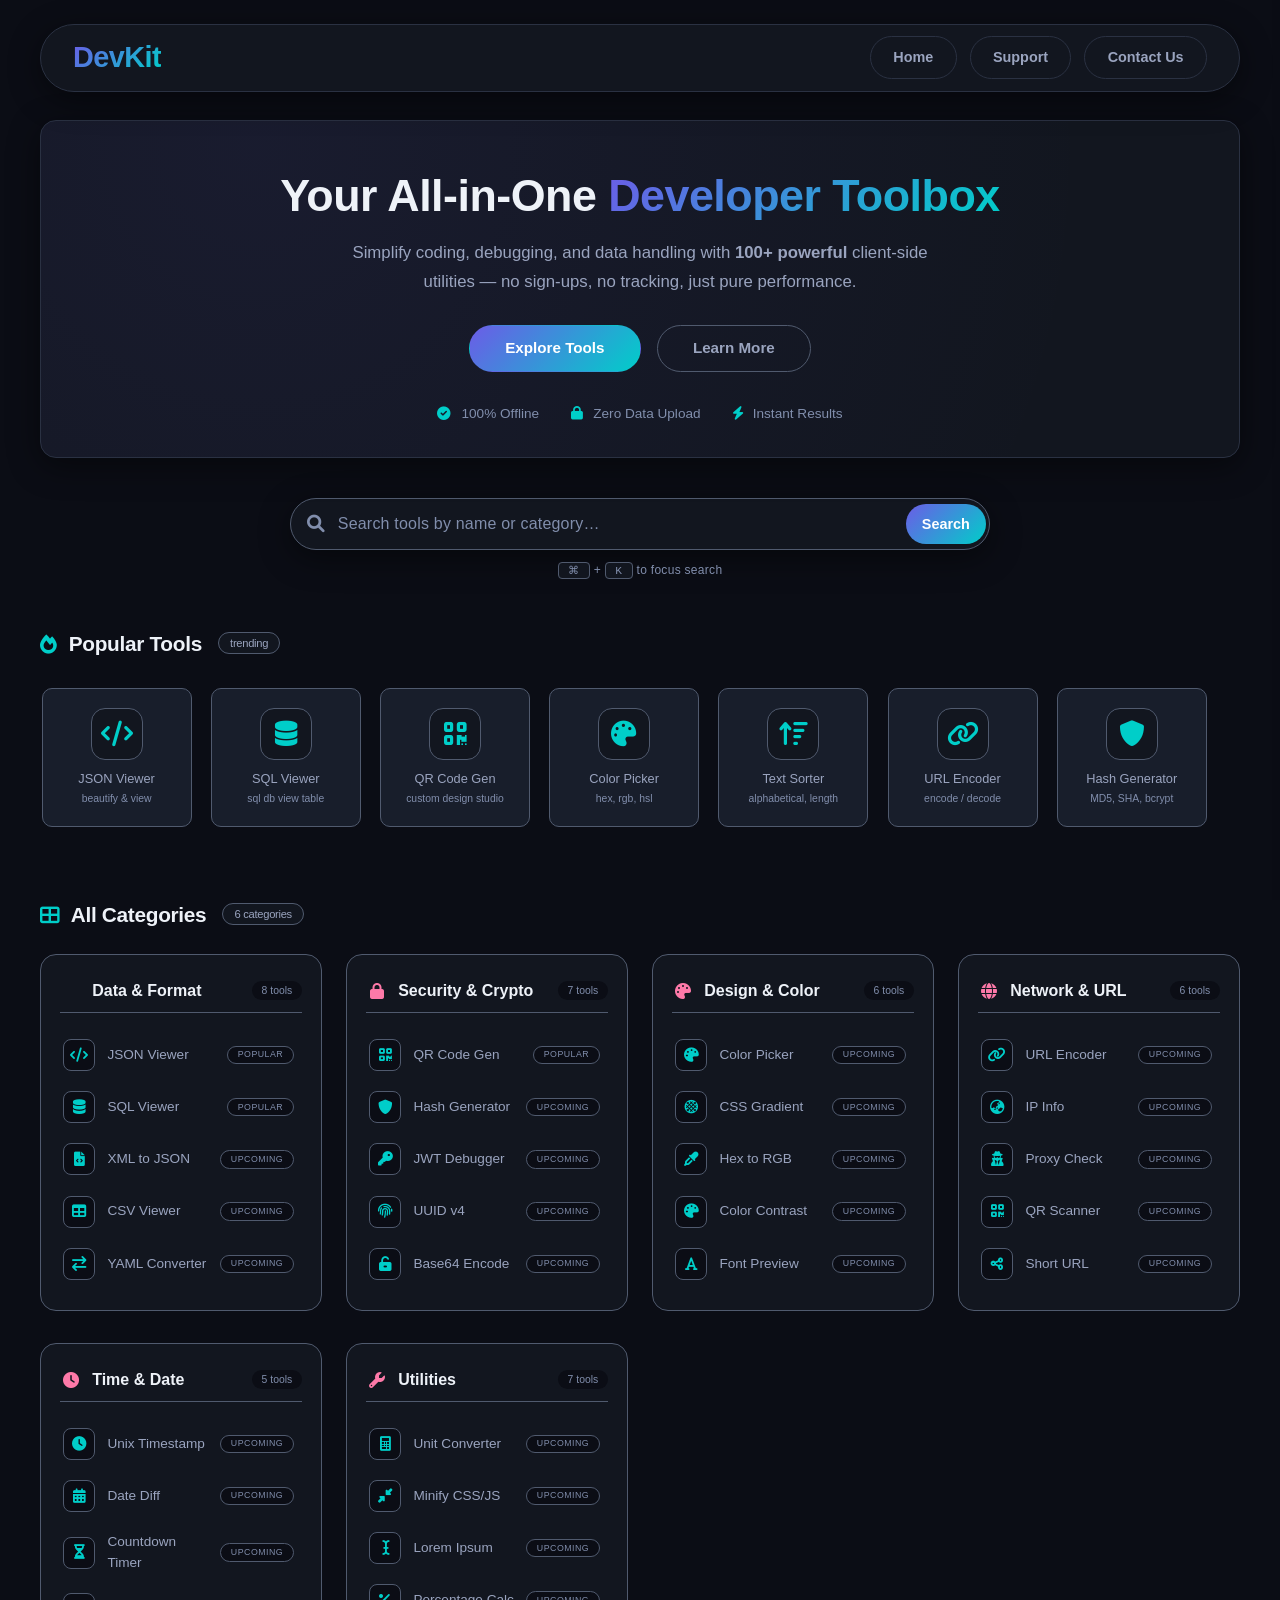
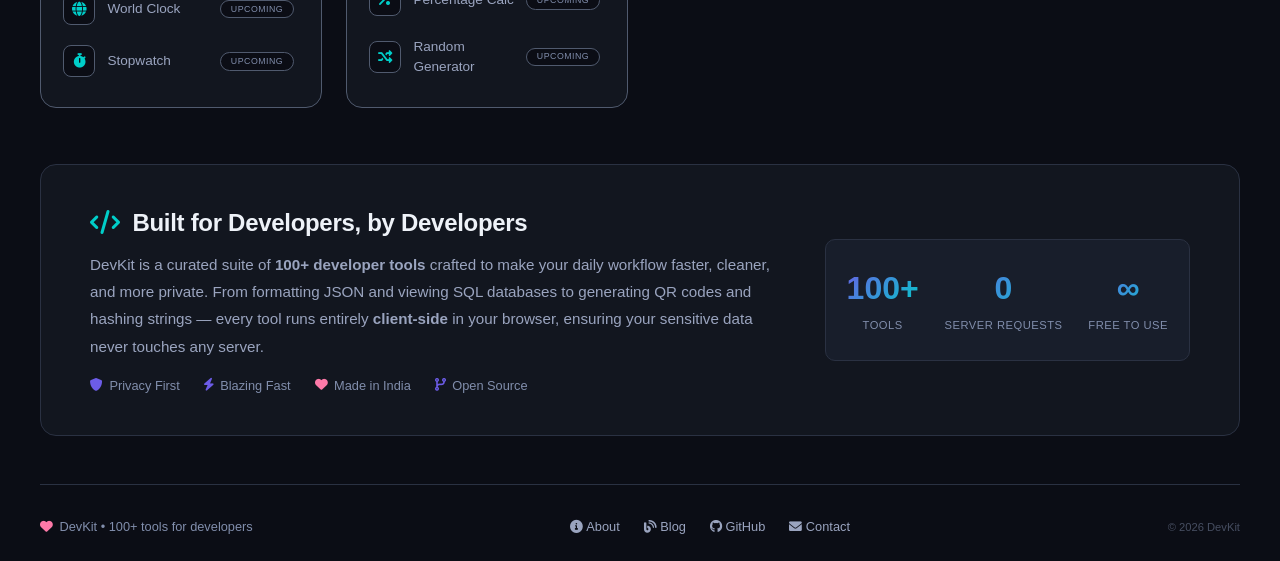
==== commit a26ecca0: "devkit v1" ====
--- a/index.html
+++ b/index.html
@@ -18,12 +18,12 @@
         <!-- ====== NAVBAR ====== -->
         <nav class="navbar">
             <div class="nav-brand">
-                <a href="/">DevKit</a>
+                <a href="./">DevKit</a>
             </div>
             <ul class="desktop-menu">
-                <li><a href="/" class="nav-btn active">Home</a></li>
-                <li><a href="/support" class="nav-btn">Support</a></li>
-                <li><a href="/contact" class="nav-btn">Contact Us</a></li>
+                <li><a href="./" class="nav-btn active">Home</a></li>
+                <li><a href="./support" class="nav-btn">Support</a></li>
+                <li><a href="./contact" class="nav-btn">Contact Us</a></li>
             </ul>
             <button class="hamburger" id="hamburgerBtn" aria-label="Toggle menu">
                 <span></span>
@@ -41,9 +41,9 @@
                 </button>
             </div>
             <ul class="panel-menu">
-                <li><a href="/" class="panel-link"><i class="fas fa-home"></i> Home</a></li>
-                <li><a href="/support" class="panel-link"><i class="fas fa-life-ring"></i> Support</a></li>
-                <li><a href="/contact" class="panel-link"><i class="fas fa-envelope"></i> Contact Us</a></li>
+                <li><a href="./" class="panel-link"><i class="fas fa-home"></i> Home</a></li>
+                <li><a href="./support" class="panel-link"><i class="fas fa-life-ring"></i> Support</a></li>
+                <li><a href="./contact" class="panel-link"><i class="fas fa-envelope"></i> Contact Us</a></li>
             </ul>
         </div>
 
@@ -93,17 +93,17 @@
             </div>
 
             <div class="popular-scroll">
-                <div class="popular-card" onclick="window.open('/jsonViewer')">
+                <div class="popular-card" onclick="window.open('./jsonViewer')">
                     <div class="icon-wrap"><i class="fas fa-code"></i></div>
                     <div class="tool-label">JSON Viewer</div>
                     <div class="tool-sub">beautify &amp; view</div>
                 </div>
-                <div class="popular-card" onclick="window.open('/sqlViewer')">
+                <div class="popular-card" onclick="window.open('./sqlViewer')">
                     <div class="icon-wrap"><i class="fas fa-database"></i></div>
                     <div class="tool-label">SQL Viewer</div>
                     <div class="tool-sub">sql db view table</div>
                 </div>
-                <div class="popular-card" onclick="window.open('/qrCodeGen')">
+                <div class="popular-card" onclick="window.open('./qrCodeGen')">
                     <div class="icon-wrap"><i class="fas fa-qrcode"></i></div>
                     <div class="tool-label">QR Code Gen</div>
                     <div class="tool-sub">custom design studio</div>
@@ -145,12 +145,12 @@
                     <i class="fas fa-brackets-curly"></i> Data &amp; Format
                     <span class="cat-count">8 tools</span>
                 </div>
-                <div class="tool-item" onclick="window.open('/jsonViewer')">
+                <div class="tool-item" onclick="window.open('./jsonViewer')">
                     <div class="ti-icon"><i class="fas fa-code"></i></div>
                     <span class="ti-name">JSON Viewer</span>
                     <span class="ti-badge">Popular</span>
                 </div>
-                <div class="tool-item" onclick="window.open('/sqlViewer')">
+                <div class="tool-item" onclick="window.open('./sqlViewer')">
                     <div class="ti-icon"><i class="fas fa-database"></i></div>
                     <span class="ti-name">SQL Viewer</span>
                     <span class="ti-badge">Popular</span>
@@ -178,7 +178,7 @@
                     <i class="fas fa-lock"></i> Security &amp; Crypto
                     <span class="cat-count">7 tools</span>
                 </div>
-                <div class="tool-item" onclick="window.open('/qrCodeGen')">
+                <div class="tool-item" onclick="window.open('./qrCodeGen')">
                     <div class="ti-icon"><i class="fas fa-qrcode"></i></div>
                     <span class="ti-name">QR Code Gen</span>
                     <span class="ti-badge">Popular</span>
@@ -376,7 +376,7 @@
                 <a href="#about-devkit"><i class="fa-solid fa-circle-info"></i> About</a>
                 <a href="#"><i class="fas fa-blog"></i> Blog</a>
                 <a href="https://github.com/adii-labs/" target="_blank"><i class="fa-brands fa-github"></i> GitHub</a>
-                <a href="/contact"><i class="fas fa-envelope"></i> Contact</a>
+                <a href="./contact"><i class="fas fa-envelope"></i> Contact</a>
             </div>
             <span style="font-size: 0.7rem; opacity: 0.5;">&copy; 2026 DevKit</span>
         </footer>
